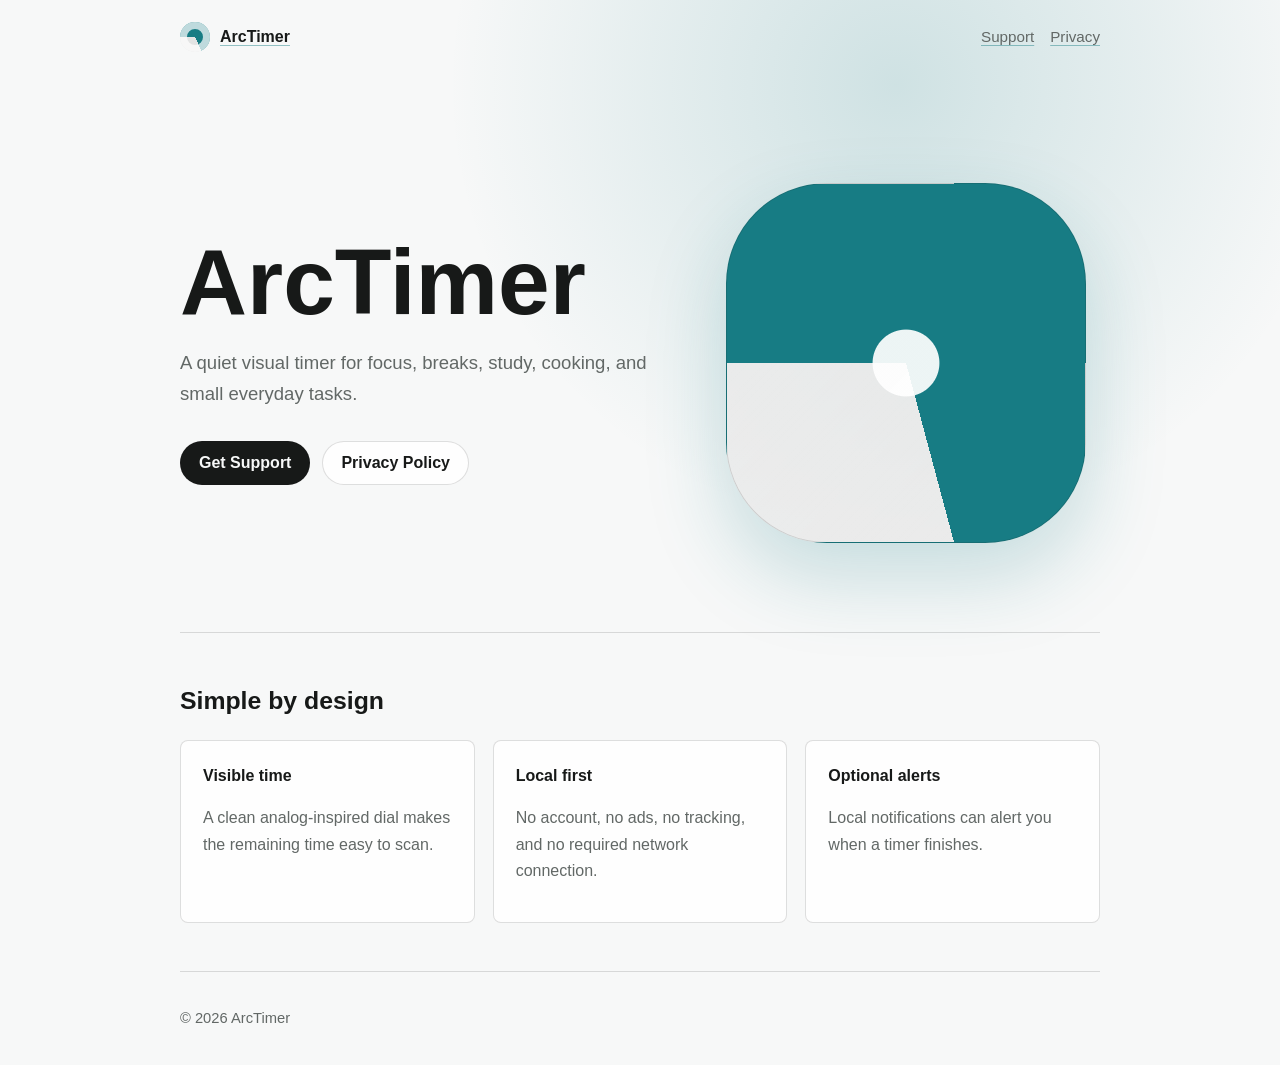
==== index.html @ 49fddfbe "Add ArcTimer support site The standalone public site now provides App Store support and privacy page" ====
<!doctype html>
<html lang="en">
  <head>
    <meta charset="utf-8">
    <meta name="viewport" content="width=device-width, initial-scale=1">
    <title>ArcTimer</title>
    <meta name="description" content="ArcTimer is a quiet visual timer with a clean analog-inspired dial.">
    <link rel="stylesheet" href="./styles.css">
  </head>
  <body>
    <header class="shell nav">
      <a class="brand" href="./index.html" aria-label="ArcTimer home">
        <span class="mark" aria-hidden="true"></span>
        <span>ArcTimer</span>
      </a>
      <nav class="links" aria-label="Main navigation">
        <a href="./support.html">Support</a>
        <a href="./privacy.html">Privacy</a>
      </nav>
    </header>

    <main class="shell">
      <section class="hero">
        <div>
          <h1>ArcTimer</h1>
          <p class="lede">A quiet visual timer for focus, breaks, study, cooking, and small everyday tasks.</p>
          <div class="actions">
            <a class="button primary" href="./support.html">Get Support</a>
            <a class="button" href="./privacy.html">Privacy Policy</a>
          </div>
        </div>
        <div class="dial" aria-label="Abstract analog timer dial"></div>
      </section>

      <section class="section">
        <h2>Simple by design</h2>
        <div class="grid">
          <article class="panel">
            <h3>Visible time</h3>
            <p>A clean analog-inspired dial makes the remaining time easy to scan.</p>
          </article>
          <article class="panel">
            <h3>Local first</h3>
            <p>No account, no ads, no tracking, and no required network connection.</p>
          </article>
          <article class="panel">
            <h3>Optional alerts</h3>
            <p>Local notifications can alert you when a timer finishes.</p>
          </article>
        </div>
      </section>
    </main>

    <footer class="shell footer">
      <span>© 2026 ArcTimer</span>
    </footer>
  </body>
</html>
---- styles.css ----
:root {
  color-scheme: light dark;
  --bg: #f7f8f8;
  --fg: #171918;
  --muted: #626866;
  --line: color-mix(in srgb, var(--fg) 14%, transparent);
  --panel: color-mix(in srgb, canvas 86%, transparent);
  --accent: #177c84;
}

* {
  box-sizing: border-box;
}

body {
  margin: 0;
  background:
    radial-gradient(circle at 70% 8%, color-mix(in srgb, var(--accent) 18%, transparent), transparent 28rem),
    var(--bg);
  color: var(--fg);
  font-family: ui-rounded, "SF Pro Rounded", "SF Pro Display", -apple-system, BlinkMacSystemFont, "Segoe UI", sans-serif;
  line-height: 1.65;
}

a {
  color: inherit;
  text-decoration-color: color-mix(in srgb, var(--accent) 45%, transparent);
  text-underline-offset: 0.18em;
}

.shell {
  width: min(920px, calc(100% - 40px));
  margin: 0 auto;
}

.nav {
  display: flex;
  align-items: center;
  justify-content: space-between;
  gap: 20px;
  padding: 22px 0;
}

.brand {
  display: inline-flex;
  align-items: center;
  gap: 10px;
  font-weight: 760;
  letter-spacing: 0;
}

.mark {
  width: 30px;
  height: 30px;
  border-radius: 50%;
  background:
    conic-gradient(from -90deg, var(--accent) 0 245deg, color-mix(in srgb, var(--fg) 9%, transparent) 245deg 360deg);
  box-shadow: inset 0 0 0 7px color-mix(in srgb, canvas 72%, transparent);
}

.links {
  display: flex;
  gap: 16px;
  color: var(--muted);
  font-size: 0.95rem;
}

.hero {
  display: grid;
  grid-template-columns: 1.1fr 0.9fr;
  align-items: center;
  gap: 56px;
  min-height: 62vh;
  padding: 64px 0 44px;
}

.hero h1 {
  margin: 0;
  font-size: clamp(3rem, 8vw, 5.8rem);
  line-height: 0.9;
  letter-spacing: 0;
}

.lede {
  max-width: 34rem;
  margin: 24px 0 0;
  color: var(--muted);
  font-size: 1.16rem;
}

.actions {
  display: flex;
  flex-wrap: wrap;
  gap: 12px;
  margin-top: 32px;
}

.button {
  display: inline-flex;
  align-items: center;
  justify-content: center;
  min-height: 44px;
  padding: 0 18px;
  border: 1px solid var(--line);
  border-radius: 999px;
  background: var(--panel);
  font-weight: 650;
  text-decoration: none;
}

.button.primary {
  background: var(--fg);
  color: var(--bg);
}

.dial {
  aspect-ratio: 1;
  width: min(360px, 100%);
  margin-inline: auto;
  border-radius: 28%;
  background:
    radial-gradient(circle, color-mix(in srgb, canvas 92%, transparent) 0 13%, transparent 13.4%),
    conic-gradient(from -90deg, var(--accent) 0 255deg, color-mix(in srgb, var(--fg) 8%, transparent) 255deg 360deg),
    linear-gradient(135deg, color-mix(in srgb, canvas 92%, transparent), color-mix(in srgb, canvas 60%, transparent));
  border: 1px solid var(--line);
  box-shadow: 0 34px 80px color-mix(in srgb, var(--accent) 22%, transparent);
}

.section {
  padding: 48px 0;
  border-top: 1px solid var(--line);
}

.section h2 {
  margin: 0 0 18px;
  font-size: 1.55rem;
  letter-spacing: 0;
}

.grid {
  display: grid;
  grid-template-columns: repeat(3, 1fr);
  gap: 18px;
}

.panel {
  min-height: 142px;
  padding: 22px;
  border: 1px solid var(--line);
  border-radius: 8px;
  background: var(--panel);
}

.panel h3 {
  margin: 0 0 8px;
  font-size: 1rem;
}

.panel p,
.policy p,
.policy li {
  color: var(--muted);
}

.policy {
  max-width: 760px;
  padding: 54px 0 72px;
}

.policy h1 {
  margin: 0 0 8px;
  font-size: clamp(2.2rem, 6vw, 4rem);
  line-height: 1;
}

.policy h2 {
  margin-top: 42px;
  padding-top: 22px;
  border-top: 1px solid var(--line);
}

.footer {
  padding: 34px 0;
  border-top: 1px solid var(--line);
  color: var(--muted);
  font-size: 0.92rem;
}

@media (max-width: 760px) {
  .nav,
  .links {
    align-items: flex-start;
    flex-direction: column;
  }

  .hero,
  .grid {
    grid-template-columns: 1fr;
  }

  .hero {
    gap: 36px;
    padding-top: 44px;
  }
}
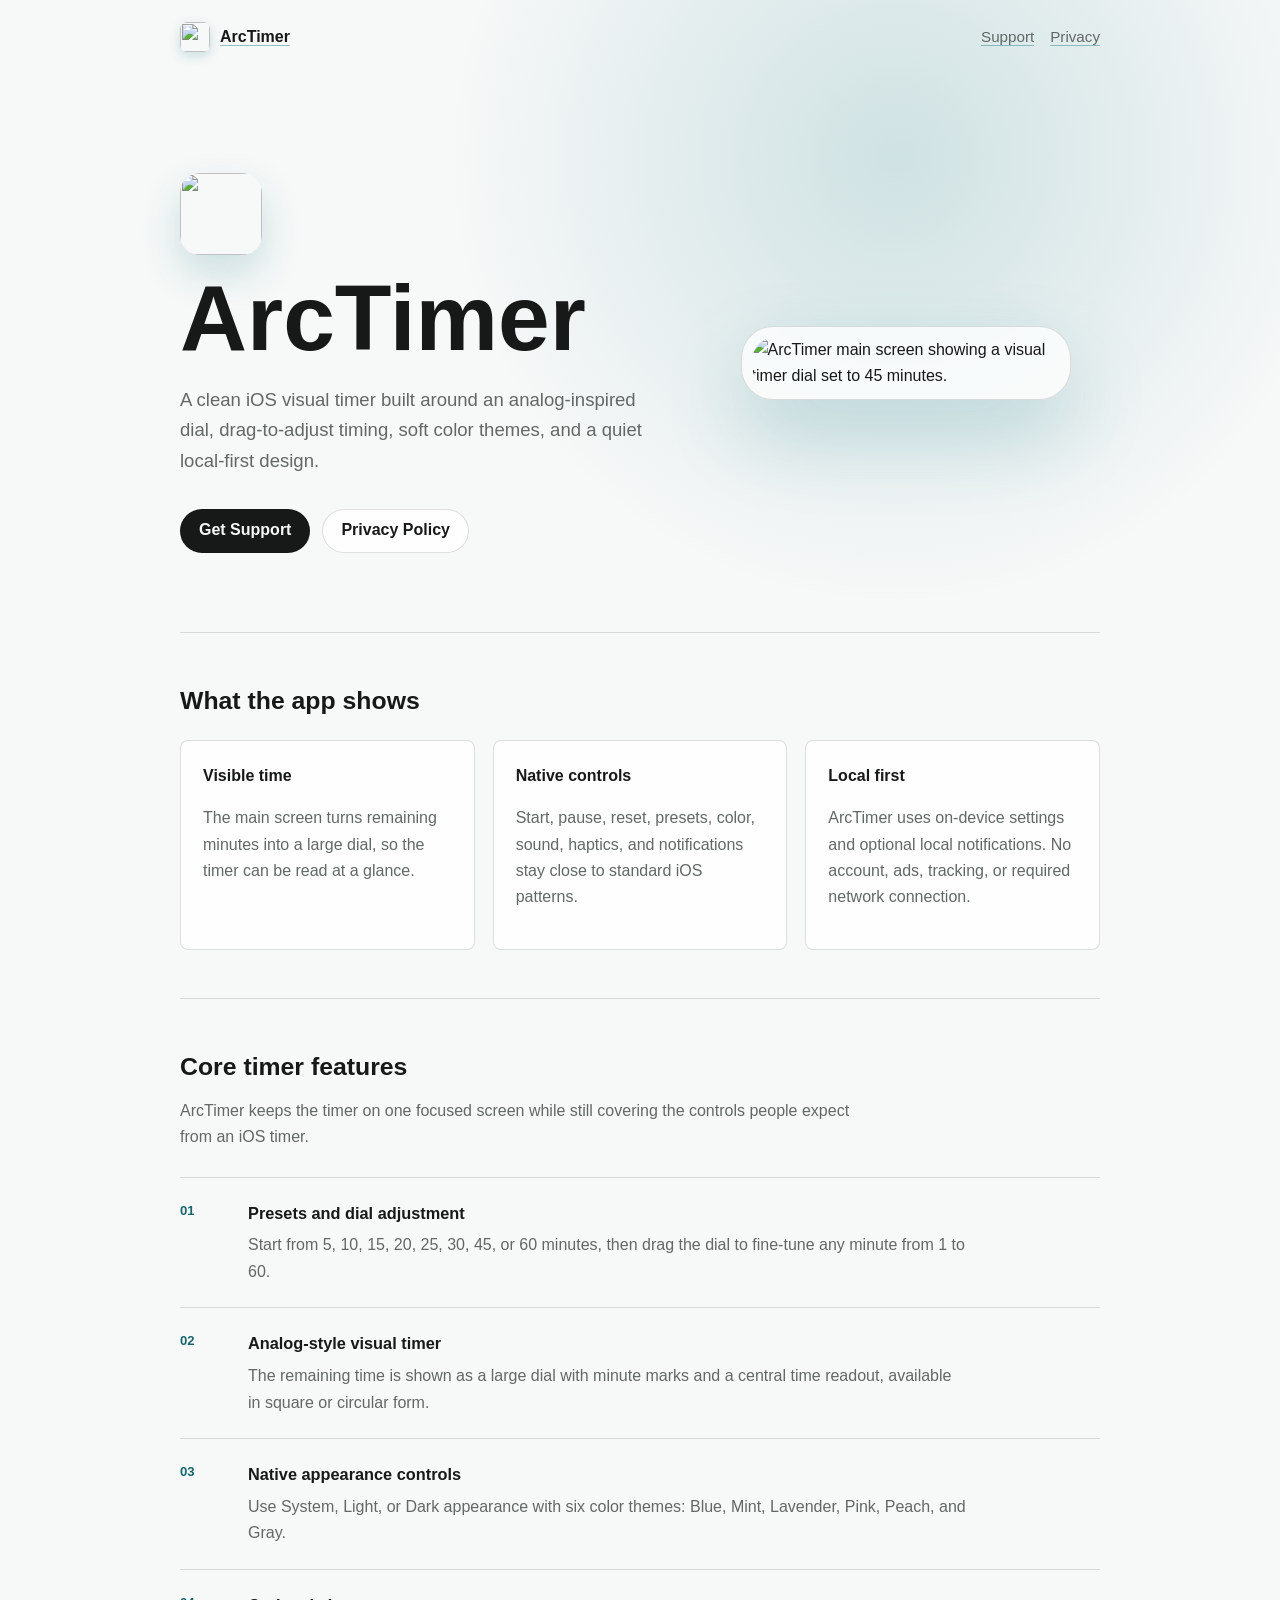
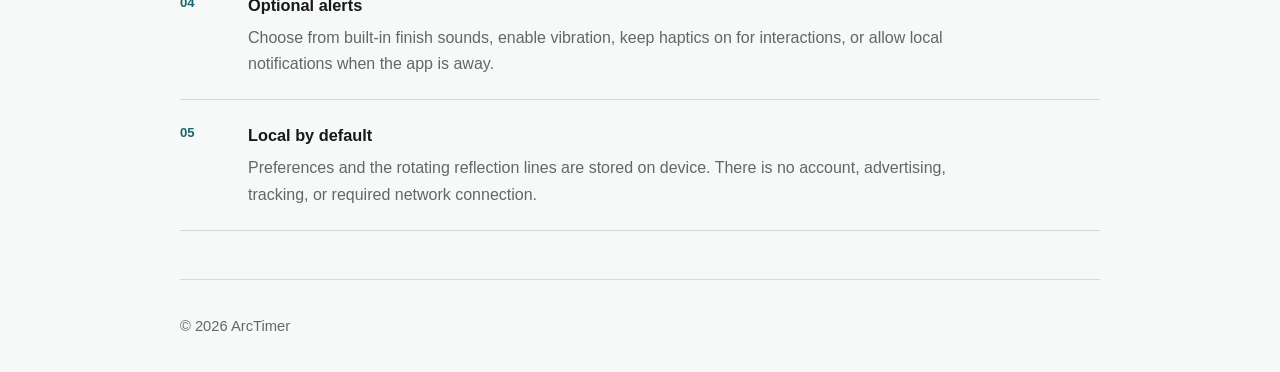
==== commit 3e878962: "Reflect ArcTimer core features on site The landing page now describes the timer presets, drag adjust" ====
--- a/index.html
+++ b/index.html
@@ -4,13 +4,15 @@
     <meta charset="utf-8">
     <meta name="viewport" content="width=device-width, initial-scale=1">
     <title>ArcTimer</title>
-    <meta name="description" content="ArcTimer is a quiet visual timer with a clean analog-inspired dial.">
+    <meta name="description" content="ArcTimer is a clean iOS visual timer with an analog-inspired dial, drag adjustment, presets, local notifications, and no tracking.">
+    <link rel="icon" href="./assets/icons/app-icon-120.png">
+    <link rel="apple-touch-icon" href="./assets/icons/app-icon-180.png">
     <link rel="stylesheet" href="./styles.css">
   </head>
   <body>
     <header class="shell nav">
       <a class="brand" href="./index.html" aria-label="ArcTimer home">
-        <span class="mark" aria-hidden="true"></span>
+        <img class="app-icon-small" src="./assets/icons/app-icon-120.png" alt="" aria-hidden="true">
         <span>ArcTimer</span>
       </a>
       <nav class="links" aria-label="Main navigation">
@@ -22,33 +24,81 @@
     <main class="shell">
       <section class="hero">
         <div>
+          <img class="app-icon-large" src="./assets/icons/app-icon-180.png" alt="" aria-hidden="true">
           <h1>ArcTimer</h1>
-          <p class="lede">A quiet visual timer for focus, breaks, study, cooking, and small everyday tasks.</p>
+          <p class="lede">A clean iOS visual timer built around an analog-inspired dial, drag-to-adjust timing, soft color themes, and a quiet local-first design.</p>
           <div class="actions">
             <a class="button primary" href="./support.html">Get Support</a>
             <a class="button" href="./privacy.html">Privacy Policy</a>
           </div>
         </div>
-        <div class="dial" aria-label="Abstract analog timer dial"></div>
+        <figure class="phone-shot">
+          <img src="./assets/screenshots/arctimer-main.jpg" alt="ArcTimer main screen showing a visual timer dial set to 45 minutes.">
+        </figure>
       </section>
 
       <section class="section">
-        <h2>Simple by design</h2>
+        <h2>What the app shows</h2>
         <div class="grid">
           <article class="panel">
             <h3>Visible time</h3>
-            <p>A clean analog-inspired dial makes the remaining time easy to scan.</p>
+            <p>The main screen turns remaining minutes into a large dial, so the timer can be read at a glance.</p>
+          </article>
+          <article class="panel">
+            <h3>Native controls</h3>
+            <p>Start, pause, reset, presets, color, sound, haptics, and notifications stay close to standard iOS patterns.</p>
           </article>
           <article class="panel">
             <h3>Local first</h3>
-            <p>No account, no ads, no tracking, and no required network connection.</p>
-          </article>
-          <article class="panel">
-            <h3>Optional alerts</h3>
-            <p>Local notifications can alert you when a timer finishes.</p>
+            <p>ArcTimer uses on-device settings and optional local notifications. No account, ads, tracking, or required network connection.</p>
           </article>
         </div>
       </section>
+
+      <section class="section">
+        <div class="section-heading">
+          <h2>Core timer features</h2>
+          <p>ArcTimer keeps the timer on one focused screen while still covering the controls people expect from an iOS timer.</p>
+        </div>
+        <div class="feature-list" aria-label="ArcTimer feature list">
+          <article class="feature-row">
+            <span class="feature-index">01</span>
+            <div>
+              <h3>Presets and dial adjustment</h3>
+              <p>Start from 5, 10, 15, 20, 25, 30, 45, or 60 minutes, then drag the dial to fine-tune any minute from 1 to 60.</p>
+            </div>
+          </article>
+          <article class="feature-row">
+            <span class="feature-index">02</span>
+            <div>
+              <h3>Analog-style visual timer</h3>
+              <p>The remaining time is shown as a large dial with minute marks and a central time readout, available in square or circular form.</p>
+            </div>
+          </article>
+          <article class="feature-row">
+            <span class="feature-index">03</span>
+            <div>
+              <h3>Native appearance controls</h3>
+              <p>Use System, Light, or Dark appearance with six color themes: Blue, Mint, Lavender, Pink, Peach, and Gray.</p>
+            </div>
+          </article>
+          <article class="feature-row">
+            <span class="feature-index">04</span>
+            <div>
+              <h3>Optional alerts</h3>
+              <p>Choose from built-in finish sounds, enable vibration, keep haptics on for interactions, or allow local notifications when the app is away.</p>
+            </div>
+          </article>
+          <article class="feature-row">
+            <span class="feature-index">05</span>
+            <div>
+              <h3>Local by default</h3>
+              <p>Preferences and the rotating reflection lines are stored on device. There is no account, advertising, tracking, or required network connection.</p>
+            </div>
+          </article>
+        </div>
+      </section>
+
     </main>
 
     <footer class="shell footer">
@@ -56,4 +106,3 @@
     </footer>
   </body>
 </html>
-
--- a/styles.css
+++ b/styles.css
@@ -49,13 +49,11 @@
   letter-spacing: 0;
 }
 
-.mark {
+.app-icon-small {
   width: 30px;
   height: 30px;
-  border-radius: 50%;
-  background:
-    conic-gradient(from -90deg, var(--accent) 0 245deg, color-mix(in srgb, var(--fg) 9%, transparent) 245deg 360deg);
-  box-shadow: inset 0 0 0 7px color-mix(in srgb, canvas 72%, transparent);
+  border-radius: 7px;
+  box-shadow: 0 4px 12px color-mix(in srgb, var(--accent) 20%, transparent);
 }
 
 .links {
@@ -79,6 +77,15 @@
   font-size: clamp(3rem, 8vw, 5.8rem);
   line-height: 0.9;
   letter-spacing: 0;
+}
+
+.app-icon-large {
+  display: block;
+  width: 82px;
+  height: 82px;
+  margin-bottom: 22px;
+  border-radius: 20px;
+  box-shadow: 0 18px 40px color-mix(in srgb, var(--accent) 20%, transparent);
 }
 
 .lede {
@@ -113,17 +120,21 @@
   color: var(--bg);
 }
 
-.dial {
-  aspect-ratio: 1;
-  width: min(360px, 100%);
+.phone-shot {
+  width: min(330px, 100%);
   margin-inline: auto;
-  border-radius: 28%;
-  background:
-    radial-gradient(circle, color-mix(in srgb, canvas 92%, transparent) 0 13%, transparent 13.4%),
-    conic-gradient(from -90deg, var(--accent) 0 255deg, color-mix(in srgb, var(--fg) 8%, transparent) 255deg 360deg),
-    linear-gradient(135deg, color-mix(in srgb, canvas 92%, transparent), color-mix(in srgb, canvas 60%, transparent));
+  padding: 10px;
   border: 1px solid var(--line);
+  border-radius: 32px;
+  background: color-mix(in srgb, canvas 74%, transparent);
   box-shadow: 0 34px 80px color-mix(in srgb, var(--accent) 22%, transparent);
+}
+
+.phone-shot img {
+  display: block;
+  width: 100%;
+  height: auto;
+  border-radius: 24px;
 }
 
 .section {
@@ -135,6 +146,20 @@
   margin: 0 0 18px;
   font-size: 1.55rem;
   letter-spacing: 0;
+}
+
+.section-heading {
+  max-width: 680px;
+  margin-bottom: 26px;
+}
+
+.section-heading h2 {
+  margin-bottom: 10px;
+}
+
+.section-heading p {
+  margin: 0;
+  color: var(--muted);
 }
 
 .grid {
@@ -157,9 +182,39 @@
 }
 
 .panel p,
+.feature-row p,
 .policy p,
 .policy li {
   color: var(--muted);
+}
+
+.feature-list {
+  border-top: 1px solid var(--line);
+}
+
+.feature-row {
+  display: grid;
+  grid-template-columns: 48px minmax(0, 1fr);
+  gap: 20px;
+  padding: 22px 0;
+  border-bottom: 1px solid var(--line);
+}
+
+.feature-index {
+  color: color-mix(in srgb, var(--accent) 78%, var(--fg));
+  font-size: 0.82rem;
+  font-weight: 760;
+  letter-spacing: 0;
+}
+
+.feature-row h3 {
+  margin: 0 0 6px;
+  font-size: 1.02rem;
+}
+
+.feature-row p {
+  max-width: 720px;
+  margin: 0;
 }
 
 .policy {
@@ -198,9 +253,13 @@
     grid-template-columns: 1fr;
   }
 
+  .feature-row {
+    grid-template-columns: 1fr;
+    gap: 8px;
+  }
+
   .hero {
     gap: 36px;
     padding-top: 44px;
   }
 }
-
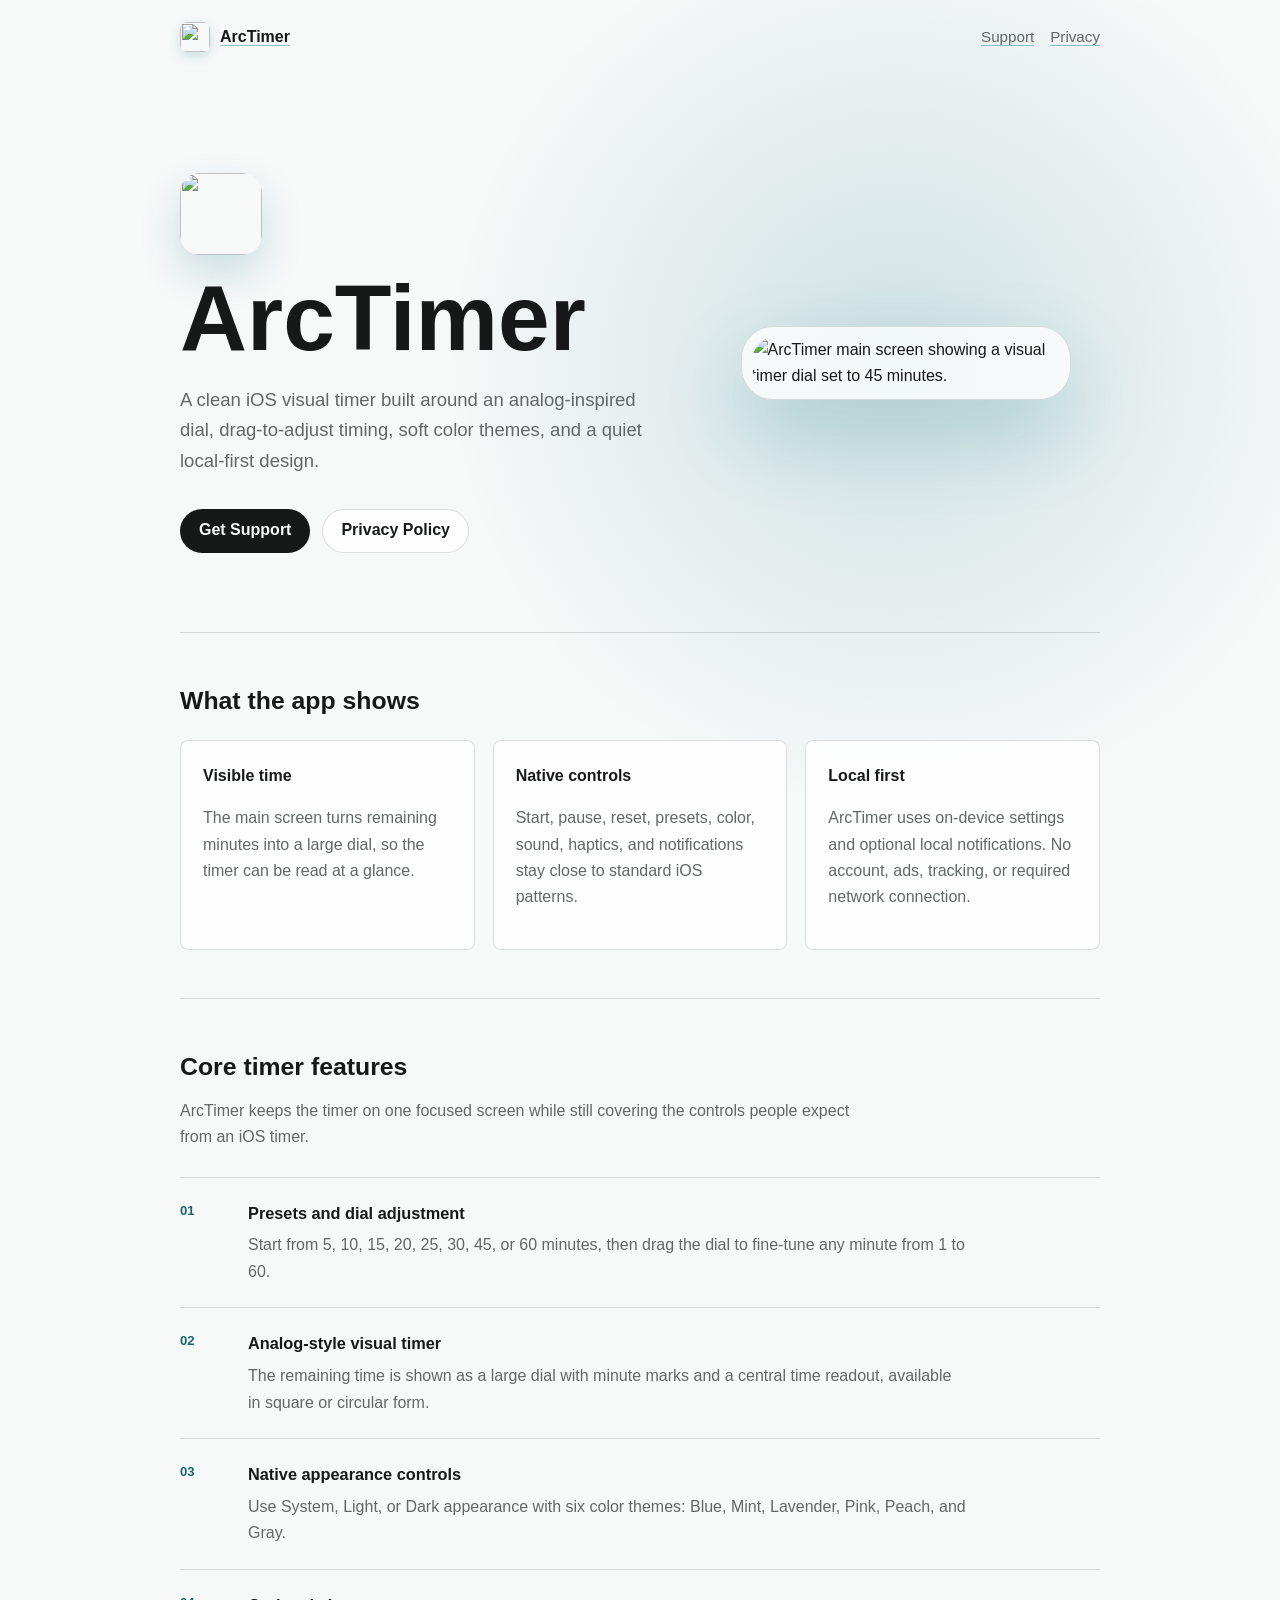
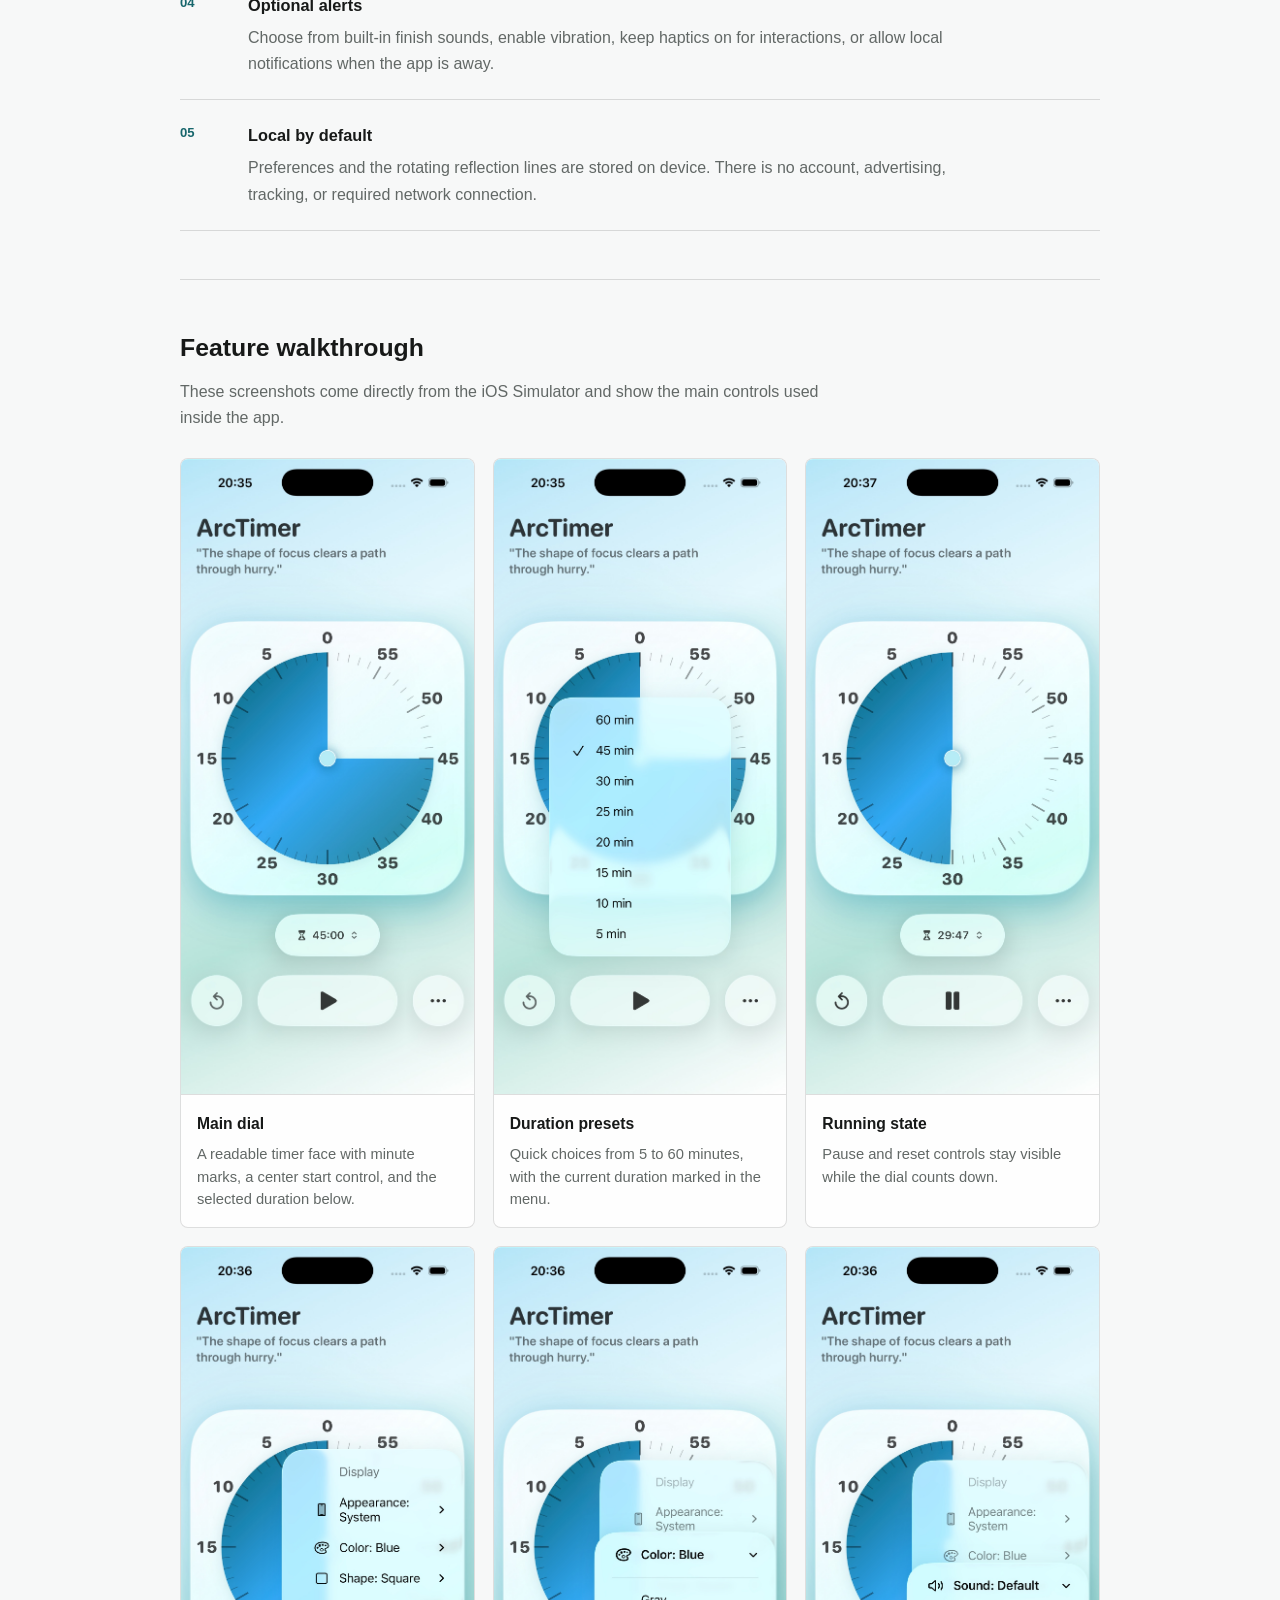
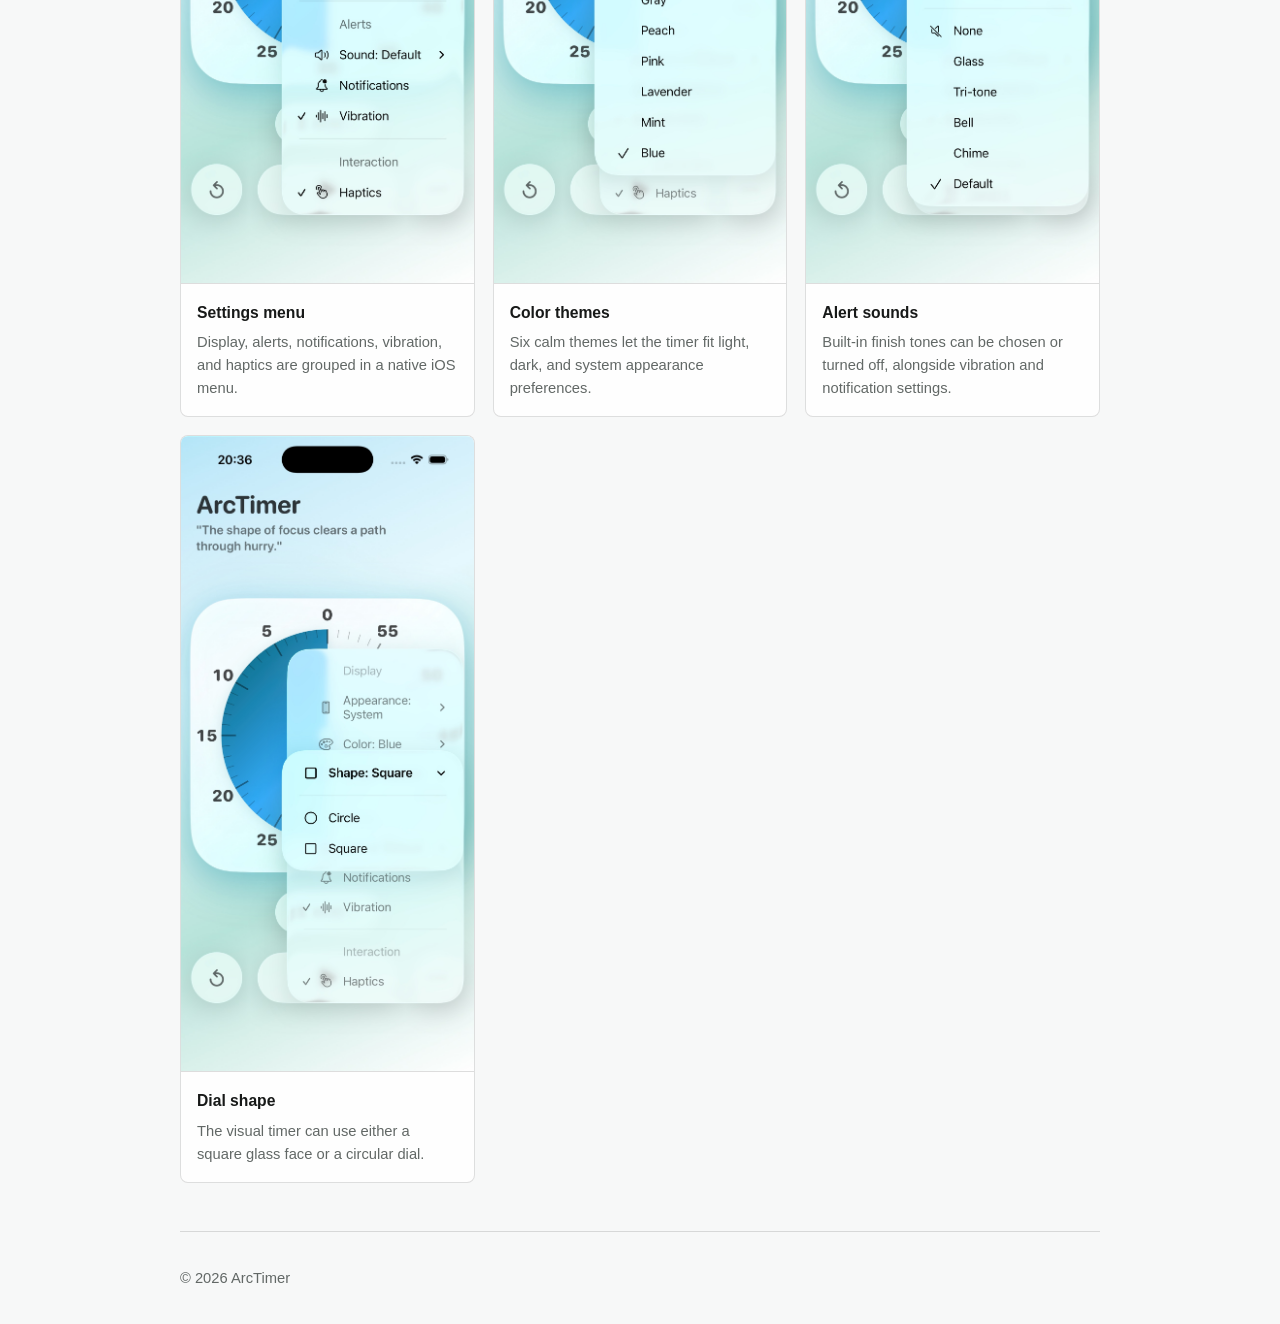
==== commit 2aafc9e2: "Add simulator feature screenshots The landing page now includes a feature walkthrough backed by iOS " ====
--- a/index.html
+++ b/index.html
@@ -99,6 +99,64 @@
         </div>
       </section>
 
+      <section class="section">
+        <div class="section-heading">
+          <h2>Feature walkthrough</h2>
+          <p>These screenshots come directly from the iOS Simulator and show the main controls used inside the app.</p>
+        </div>
+        <div class="screenshot-grid">
+          <figure class="screenshot-card">
+            <img src="./assets/screenshots/features/01-main-dial.jpg" alt="ArcTimer main screen with a large analog-style dial and remaining time." loading="lazy" decoding="async">
+            <figcaption>
+              <strong>Main dial</strong>
+              <span>A readable timer face with minute marks, a center start control, and the selected duration below.</span>
+            </figcaption>
+          </figure>
+          <figure class="screenshot-card">
+            <img src="./assets/screenshots/features/02-duration-presets.jpg" alt="ArcTimer duration preset menu showing 5 to 60 minute options." loading="lazy" decoding="async">
+            <figcaption>
+              <strong>Duration presets</strong>
+              <span>Quick choices from 5 to 60 minutes, with the current duration marked in the menu.</span>
+            </figcaption>
+          </figure>
+          <figure class="screenshot-card">
+            <img src="./assets/screenshots/features/07-running-state.jpg" alt="ArcTimer running state with pause and reset controls visible." loading="lazy" decoding="async">
+            <figcaption>
+              <strong>Running state</strong>
+              <span>Pause and reset controls stay visible while the dial counts down.</span>
+            </figcaption>
+          </figure>
+          <figure class="screenshot-card">
+            <img src="./assets/screenshots/features/03-settings-menu.jpg" alt="ArcTimer settings menu with display, alerts, and interaction options." loading="lazy" decoding="async">
+            <figcaption>
+              <strong>Settings menu</strong>
+              <span>Display, alerts, notifications, vibration, and haptics are grouped in a native iOS menu.</span>
+            </figcaption>
+          </figure>
+          <figure class="screenshot-card">
+            <img src="./assets/screenshots/features/04-color-themes.jpg" alt="ArcTimer color theme menu listing Blue, Mint, Lavender, Pink, Peach, and Gray." loading="lazy" decoding="async">
+            <figcaption>
+              <strong>Color themes</strong>
+              <span>Six calm themes let the timer fit light, dark, and system appearance preferences.</span>
+            </figcaption>
+          </figure>
+          <figure class="screenshot-card">
+            <img src="./assets/screenshots/features/05-alert-sounds.jpg" alt="ArcTimer sound menu with Default, Chime, Bell, Tri-tone, Glass, and None." loading="lazy" decoding="async">
+            <figcaption>
+              <strong>Alert sounds</strong>
+              <span>Built-in finish tones can be chosen or turned off, alongside vibration and notification settings.</span>
+            </figcaption>
+          </figure>
+          <figure class="screenshot-card">
+            <img src="./assets/screenshots/features/06-dial-shape.jpg" alt="ArcTimer shape menu offering square and circular dial options." loading="lazy" decoding="async">
+            <figcaption>
+              <strong>Dial shape</strong>
+              <span>The visual timer can use either a square glass face or a circular dial.</span>
+            </figcaption>
+          </figure>
+        </div>
+      </section>
+
     </main>
 
     <footer class="shell footer">
--- a/styles.css
+++ b/styles.css
@@ -217,6 +217,45 @@
   margin: 0;
 }
 
+.screenshot-grid {
+  display: grid;
+  grid-template-columns: repeat(3, minmax(0, 1fr));
+  gap: 18px;
+}
+
+.screenshot-card {
+  margin: 0;
+  overflow: hidden;
+  border: 1px solid var(--line);
+  border-radius: 8px;
+  background: var(--panel);
+}
+
+.screenshot-card img {
+  display: block;
+  width: 100%;
+  aspect-ratio: 1206 / 2622;
+  object-fit: cover;
+  object-position: top center;
+  border-bottom: 1px solid var(--line);
+}
+
+.screenshot-card figcaption {
+  display: grid;
+  gap: 6px;
+  padding: 16px;
+}
+
+.screenshot-card strong {
+  font-size: 0.98rem;
+}
+
+.screenshot-card span {
+  color: var(--muted);
+  font-size: 0.92rem;
+  line-height: 1.55;
+}
+
 .policy {
   max-width: 760px;
   padding: 54px 0 72px;
@@ -249,7 +288,8 @@
   }
 
   .hero,
-  .grid {
+  .grid,
+  .screenshot-grid {
     grid-template-columns: 1fr;
   }
 
